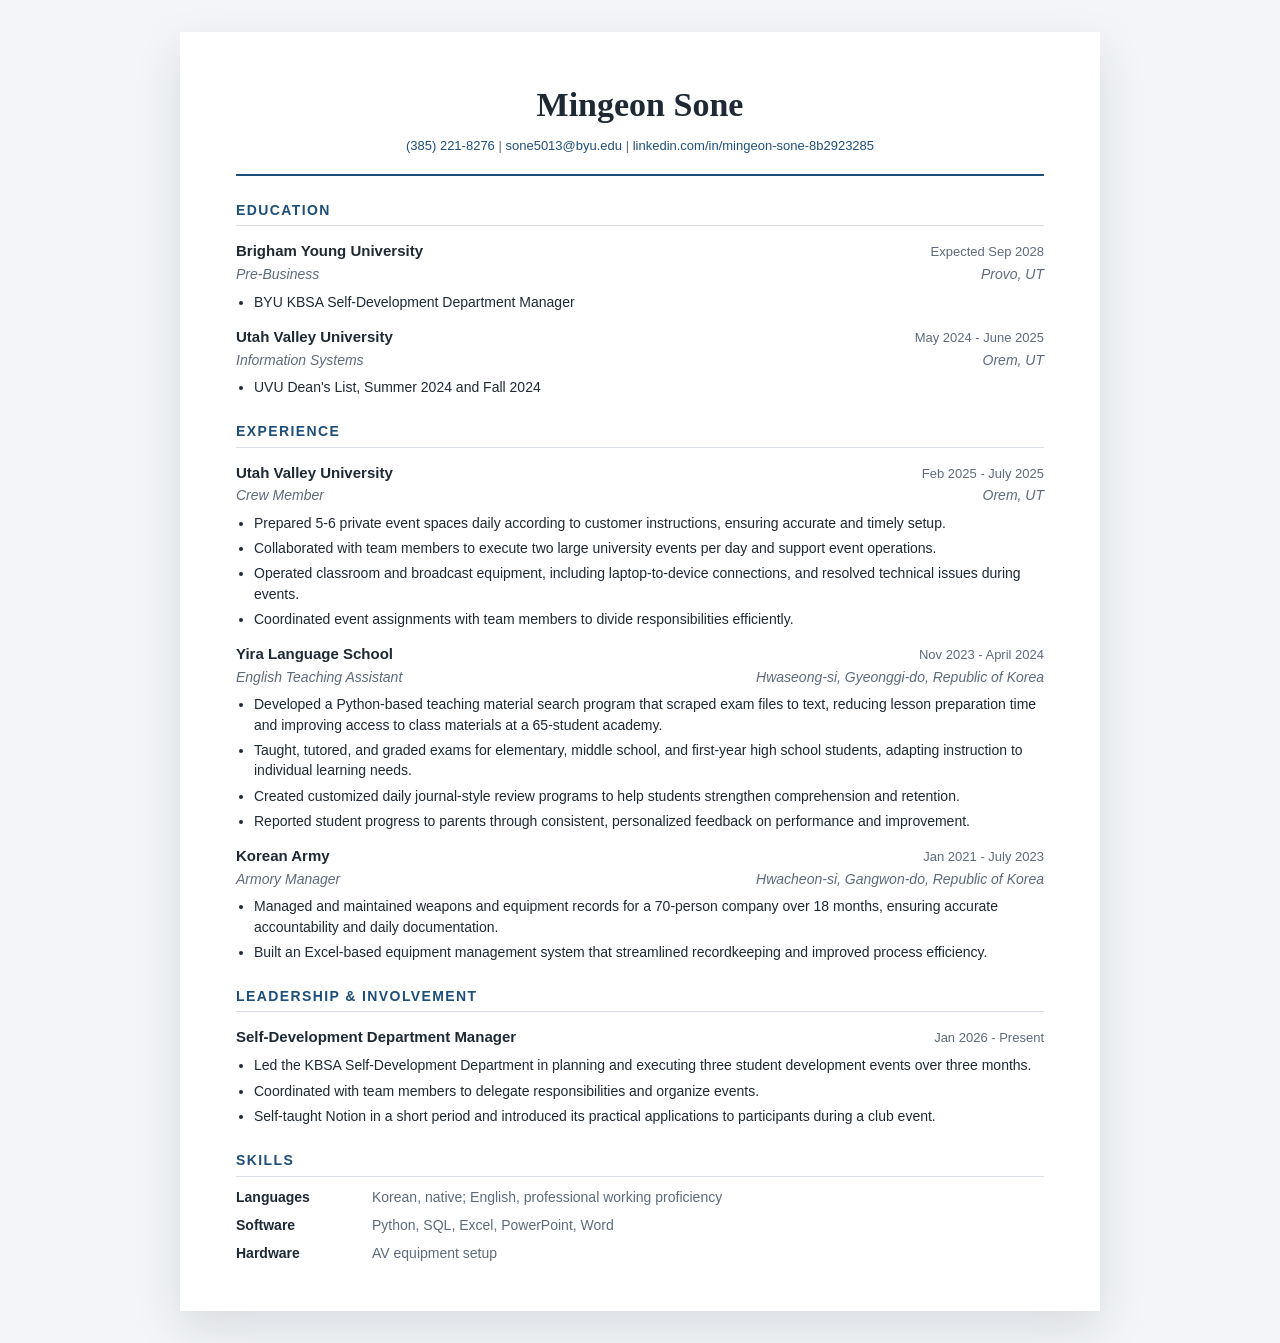
==== resume.html @ 1f577024 "Add files via upload" ====
<!DOCTYPE html>
<html lang="en">
<head>
    <meta charset="UTF-8">
    <meta name="viewport" content="width=device-width, initial-scale=1.0">
    <title>Mingeon Sone Resume</title>
    <style>
        :root {
            --ink: #1f2933;
            --muted: #5f6b7a;
            --rule: #d9dee7;
            --accent: #1e4f7a;
            --paper: #ffffff;
            --page: #f3f5f8;
        }

        * {
            box-sizing: border-box;
        }

        body {
            margin: 0;
            background: var(--page);
            color: var(--ink);
            font-family: Arial, Helvetica, sans-serif;
            font-size: 14px;
            line-height: 1.45;
        }

        .resume {
            width: min(920px, calc(100% - 32px));
            margin: 32px auto;
            padding: 48px 56px;
            background: var(--paper);
            box-shadow: 0 18px 45px rgba(31, 41, 51, 0.12);
        }

        header {
            text-align: center;
            padding-bottom: 18px;
            border-bottom: 2px solid var(--accent);
        }

        h1 {
            margin: 0;
            color: var(--ink);
            font-family: Georgia, "Times New Roman", serif;
            font-size: 34px;
            letter-spacing: 0;
        }

        .contact {
            margin-top: 8px;
            color: var(--muted);
            font-size: 13px;
        }

        .contact a {
            color: var(--accent);
            text-decoration: none;
        }

        .contact a:hover {
            text-decoration: underline;
        }

        section {
            margin-top: 24px;
        }

        h2 {
            margin: 0 0 10px;
            color: var(--accent);
            font-size: 14px;
            letter-spacing: 1.4px;
            text-transform: uppercase;
            border-bottom: 1px solid var(--rule);
            padding-bottom: 5px;
        }

        .entry {
            margin-top: 14px;
        }

        .entry-header {
            display: flex;
            justify-content: space-between;
            gap: 24px;
            align-items: baseline;
        }

        .entry-title {
            margin: 0;
            font-weight: 700;
            font-size: 15px;
        }

        .entry-meta {
            color: var(--muted);
            font-size: 13px;
            white-space: nowrap;
        }

        .entry-subheader {
            display: flex;
            justify-content: space-between;
            gap: 24px;
            margin-top: 2px;
            color: var(--muted);
            font-style: italic;
        }

        ul {
            margin: 7px 0 0 18px;
            padding: 0;
        }

        li {
            margin-bottom: 5px;
        }

        .skills-grid {
            display: grid;
            grid-template-columns: 120px 1fr;
            gap: 8px 16px;
            margin-top: 10px;
        }

        .skill-label {
            font-weight: 700;
            color: var(--ink);
        }

        .skill-value {
            color: var(--muted);
        }

        @media (max-width: 700px) {
            .resume {
                width: 100%;
                margin: 0;
                padding: 28px 22px;
                box-shadow: none;
            }

            .entry-header,
            .entry-subheader {
                display: block;
            }

            .entry-meta {
                display: block;
                margin-top: 2px;
                white-space: normal;
            }

            .skills-grid {
                grid-template-columns: 1fr;
                gap: 2px;
            }
        }

        @media print {
            body {
                background: white;
                font-size: 12px;
            }

            .resume {
                width: 100%;
                margin: 0;
                padding: 0.45in;
                box-shadow: none;
            }

            section {
                margin-top: 18px;
            }

            a {
                color: inherit;
            }
        }
    </style>
</head>
<body>
    <main class="resume">
        <header>
            <h1>Mingeon Sone</h1>
            <div class="contact">
                <a href="tel:3852218276">(385) 221-8276</a>
                <span> | </span>
                <a href="mailto:sone5013@byu.edu">sone5013@byu.edu</a>
                <span> | </span>
                <a href="https://www.linkedin.com/in/mingeon-sone-8b2923285/">linkedin.com/in/mingeon-sone-8b2923285</a>
            </div>
        </header>

        <section>
            <h2>Education</h2>
            <div class="entry">
                <div class="entry-header">
                    <p class="entry-title">Brigham Young University</p>
                    <span class="entry-meta">Expected Sep 2028</span>
                </div>
                <div class="entry-subheader">
                    <span>Pre-Business</span>
                    <span>Provo, UT</span>
                </div>
                <ul>
                    <li>BYU KBSA Self-Development Department Manager</li>
                </ul>
            </div>

            <div class="entry">
                <div class="entry-header">
                    <p class="entry-title">Utah Valley University</p>
                    <span class="entry-meta">May 2024 - June 2025</span>
                </div>
                <div class="entry-subheader">
                    <span>Information Systems</span>
                    <span>Orem, UT</span>
                </div>
                <ul>
                    <li>UVU Dean's List, Summer 2024 and Fall 2024</li>
                </ul>
            </div>
        </section>

        <section>
            <h2>Experience</h2>
            <div class="entry">
                <div class="entry-header">
                    <p class="entry-title">Utah Valley University</p>
                    <span class="entry-meta">Feb 2025 - July 2025</span>
                </div>
                <div class="entry-subheader">
                    <span>Crew Member</span>
                    <span>Orem, UT</span>
                </div>
                <ul>
                    <li>Prepared 5-6 private event spaces daily according to customer instructions, ensuring accurate and timely setup.</li>
                    <li>Collaborated with team members to execute two large university events per day and support event operations.</li>
                    <li>Operated classroom and broadcast equipment, including laptop-to-device connections, and resolved technical issues during events.</li>
                    <li>Coordinated event assignments with team members to divide responsibilities efficiently.</li>
                </ul>
            </div>

            <div class="entry">
                <div class="entry-header">
                    <p class="entry-title">Yira Language School</p>
                    <span class="entry-meta">Nov 2023 - April 2024</span>
                </div>
                <div class="entry-subheader">
                    <span>English Teaching Assistant</span>
                    <span>Hwaseong-si, Gyeonggi-do, Republic of Korea</span>
                </div>
                <ul>
                    <li>Developed a Python-based teaching material search program that scraped exam files to text, reducing lesson preparation time and improving access to class materials at a 65-student academy.</li>
                    <li>Taught, tutored, and graded exams for elementary, middle school, and first-year high school students, adapting instruction to individual learning needs.</li>
                    <li>Created customized daily journal-style review programs to help students strengthen comprehension and retention.</li>
                    <li>Reported student progress to parents through consistent, personalized feedback on performance and improvement.</li>
                </ul>
            </div>

            <div class="entry">
                <div class="entry-header">
                    <p class="entry-title">Korean Army</p>
                    <span class="entry-meta">Jan 2021 - July 2023</span>
                </div>
                <div class="entry-subheader">
                    <span>Armory Manager</span>
                    <span>Hwacheon-si, Gangwon-do, Republic of Korea</span>
                </div>
                <ul>
                    <li>Managed and maintained weapons and equipment records for a 70-person company over 18 months, ensuring accurate accountability and daily documentation.</li>
                    <li>Built an Excel-based equipment management system that streamlined recordkeeping and improved process efficiency.</li>
                </ul>
            </div>
        </section>

        <section>
            <h2>Leadership &amp; Involvement</h2>
            <div class="entry">
                <div class="entry-header">
                    <p class="entry-title">Self-Development Department Manager</p>
                    <span class="entry-meta">Jan 2026 - Present</span>
                </div>
                <ul>
                    <li>Led the KBSA Self-Development Department in planning and executing three student development events over three months.</li>
                    <li>Coordinated with team members to delegate responsibilities and organize events.</li>
                    <li>Self-taught Notion in a short period and introduced its practical applications to participants during a club event.</li>
                </ul>
            </div>
        </section>

        <section>
            <h2>Skills</h2>
            <div class="skills-grid">
                <div class="skill-label">Languages</div>
                <div class="skill-value">Korean, native; English, professional working proficiency</div>
                <div class="skill-label">Software</div>
                <div class="skill-value">Python, SQL, Excel, PowerPoint, Word</div>
                <div class="skill-label">Hardware</div>
                <div class="skill-value">AV equipment setup</div>
            </div>
        </section>
    </main>
</body>
</html>
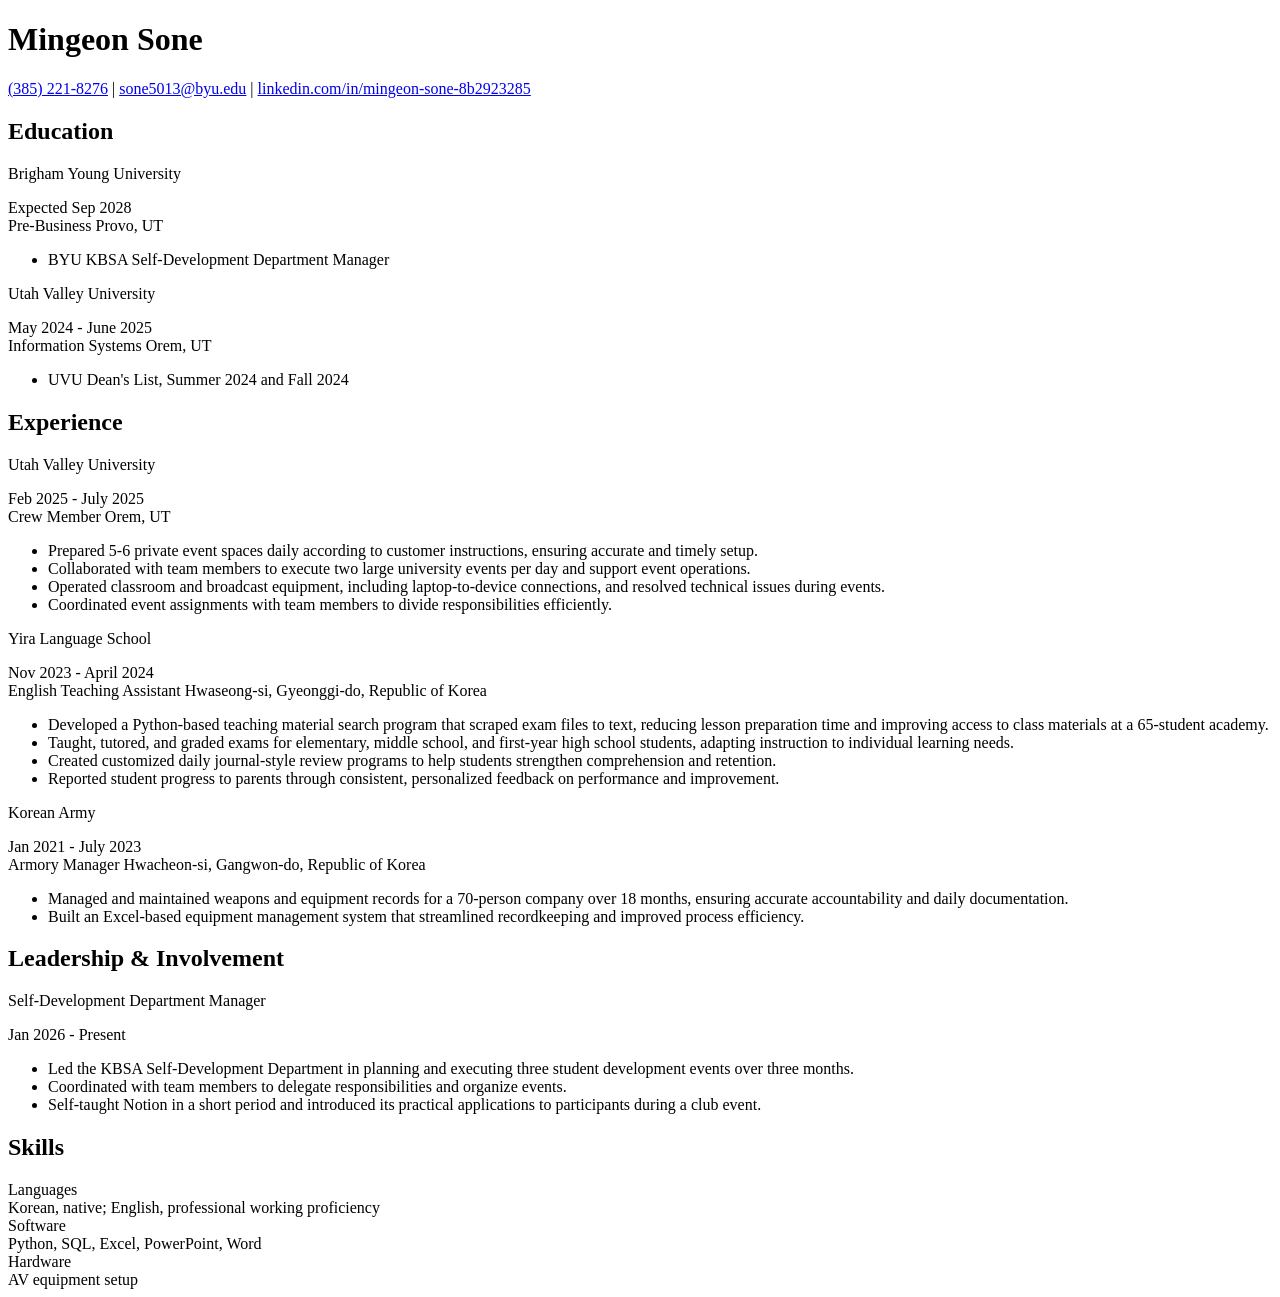
==== commit 8807c659: "Add files via upload" ====
--- a/resume.html
+++ b/resume.html
@@ -3,185 +3,8 @@
 <head>
     <meta charset="UTF-8">
     <meta name="viewport" content="width=device-width, initial-scale=1.0">
-    <title>Mingeon Sone Resume</title>
-    <style>
-        :root {
-            --ink: #1f2933;
-            --muted: #5f6b7a;
-            --rule: #d9dee7;
-            --accent: #1e4f7a;
-            --paper: #ffffff;
-            --page: #f3f5f8;
-        }
-
-        * {
-            box-sizing: border-box;
-        }
-
-        body {
-            margin: 0;
-            background: var(--page);
-            color: var(--ink);
-            font-family: Arial, Helvetica, sans-serif;
-            font-size: 14px;
-            line-height: 1.45;
-        }
-
-        .resume {
-            width: min(920px, calc(100% - 32px));
-            margin: 32px auto;
-            padding: 48px 56px;
-            background: var(--paper);
-            box-shadow: 0 18px 45px rgba(31, 41, 51, 0.12);
-        }
-
-        header {
-            text-align: center;
-            padding-bottom: 18px;
-            border-bottom: 2px solid var(--accent);
-        }
-
-        h1 {
-            margin: 0;
-            color: var(--ink);
-            font-family: Georgia, "Times New Roman", serif;
-            font-size: 34px;
-            letter-spacing: 0;
-        }
-
-        .contact {
-            margin-top: 8px;
-            color: var(--muted);
-            font-size: 13px;
-        }
-
-        .contact a {
-            color: var(--accent);
-            text-decoration: none;
-        }
-
-        .contact a:hover {
-            text-decoration: underline;
-        }
-
-        section {
-            margin-top: 24px;
-        }
-
-        h2 {
-            margin: 0 0 10px;
-            color: var(--accent);
-            font-size: 14px;
-            letter-spacing: 1.4px;
-            text-transform: uppercase;
-            border-bottom: 1px solid var(--rule);
-            padding-bottom: 5px;
-        }
-
-        .entry {
-            margin-top: 14px;
-        }
-
-        .entry-header {
-            display: flex;
-            justify-content: space-between;
-            gap: 24px;
-            align-items: baseline;
-        }
-
-        .entry-title {
-            margin: 0;
-            font-weight: 700;
-            font-size: 15px;
-        }
-
-        .entry-meta {
-            color: var(--muted);
-            font-size: 13px;
-            white-space: nowrap;
-        }
-
-        .entry-subheader {
-            display: flex;
-            justify-content: space-between;
-            gap: 24px;
-            margin-top: 2px;
-            color: var(--muted);
-            font-style: italic;
-        }
-
-        ul {
-            margin: 7px 0 0 18px;
-            padding: 0;
-        }
-
-        li {
-            margin-bottom: 5px;
-        }
-
-        .skills-grid {
-            display: grid;
-            grid-template-columns: 120px 1fr;
-            gap: 8px 16px;
-            margin-top: 10px;
-        }
-
-        .skill-label {
-            font-weight: 700;
-            color: var(--ink);
-        }
-
-        .skill-value {
-            color: var(--muted);
-        }
-
-        @media (max-width: 700px) {
-            .resume {
-                width: 100%;
-                margin: 0;
-                padding: 28px 22px;
-                box-shadow: none;
-            }
-
-            .entry-header,
-            .entry-subheader {
-                display: block;
-            }
-
-            .entry-meta {
-                display: block;
-                margin-top: 2px;
-                white-space: normal;
-            }
-
-            .skills-grid {
-                grid-template-columns: 1fr;
-                gap: 2px;
-            }
-        }
-
-        @media print {
-            body {
-                background: white;
-                font-size: 12px;
-            }
-
-            .resume {
-                width: 100%;
-                margin: 0;
-                padding: 0.45in;
-                box-shadow: none;
-            }
-
-            section {
-                margin-top: 18px;
-            }
-
-            a {
-                color: inherit;
-            }
-        }
-    </style>
+    <title>Mingeon Sone's Resume</title>
+    <link rel="stylesheet" href="../Final Project/style/resumestyles.css">
 </head>
 <body>
     <main class="resume">
